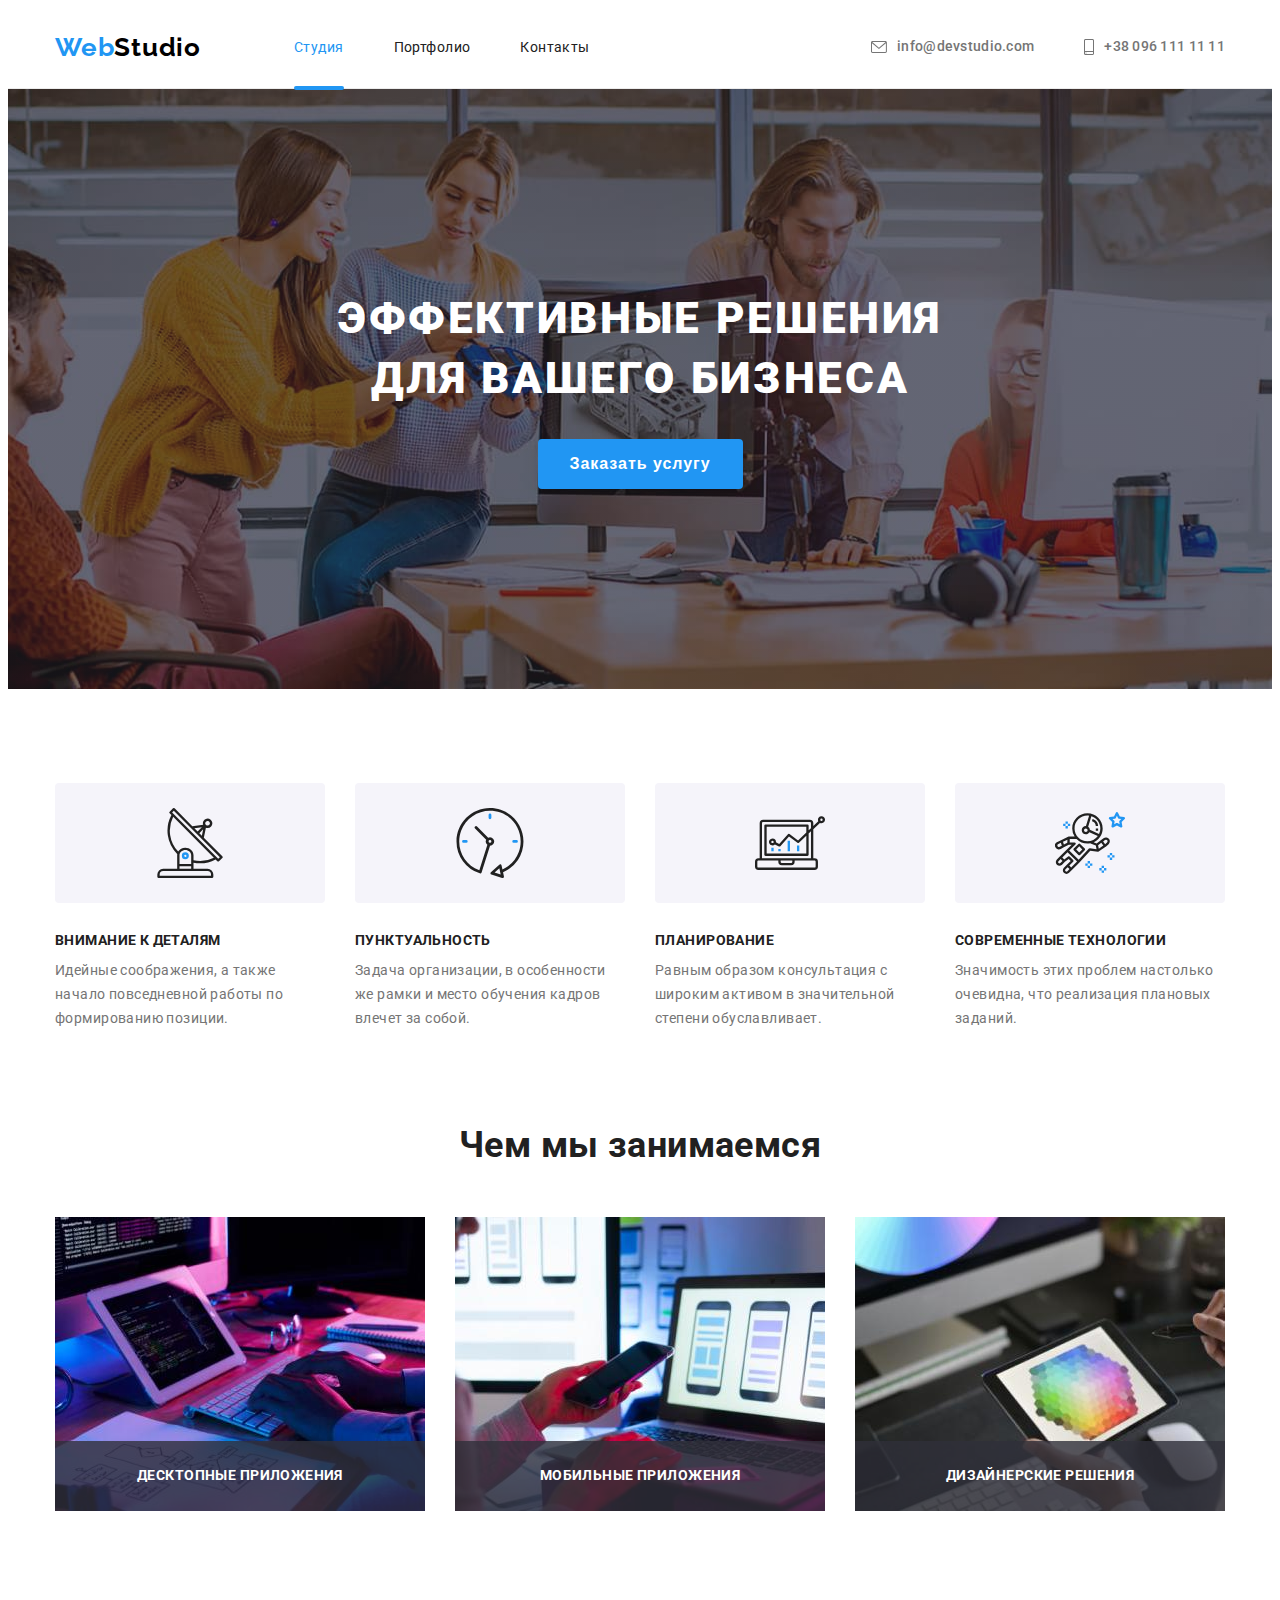
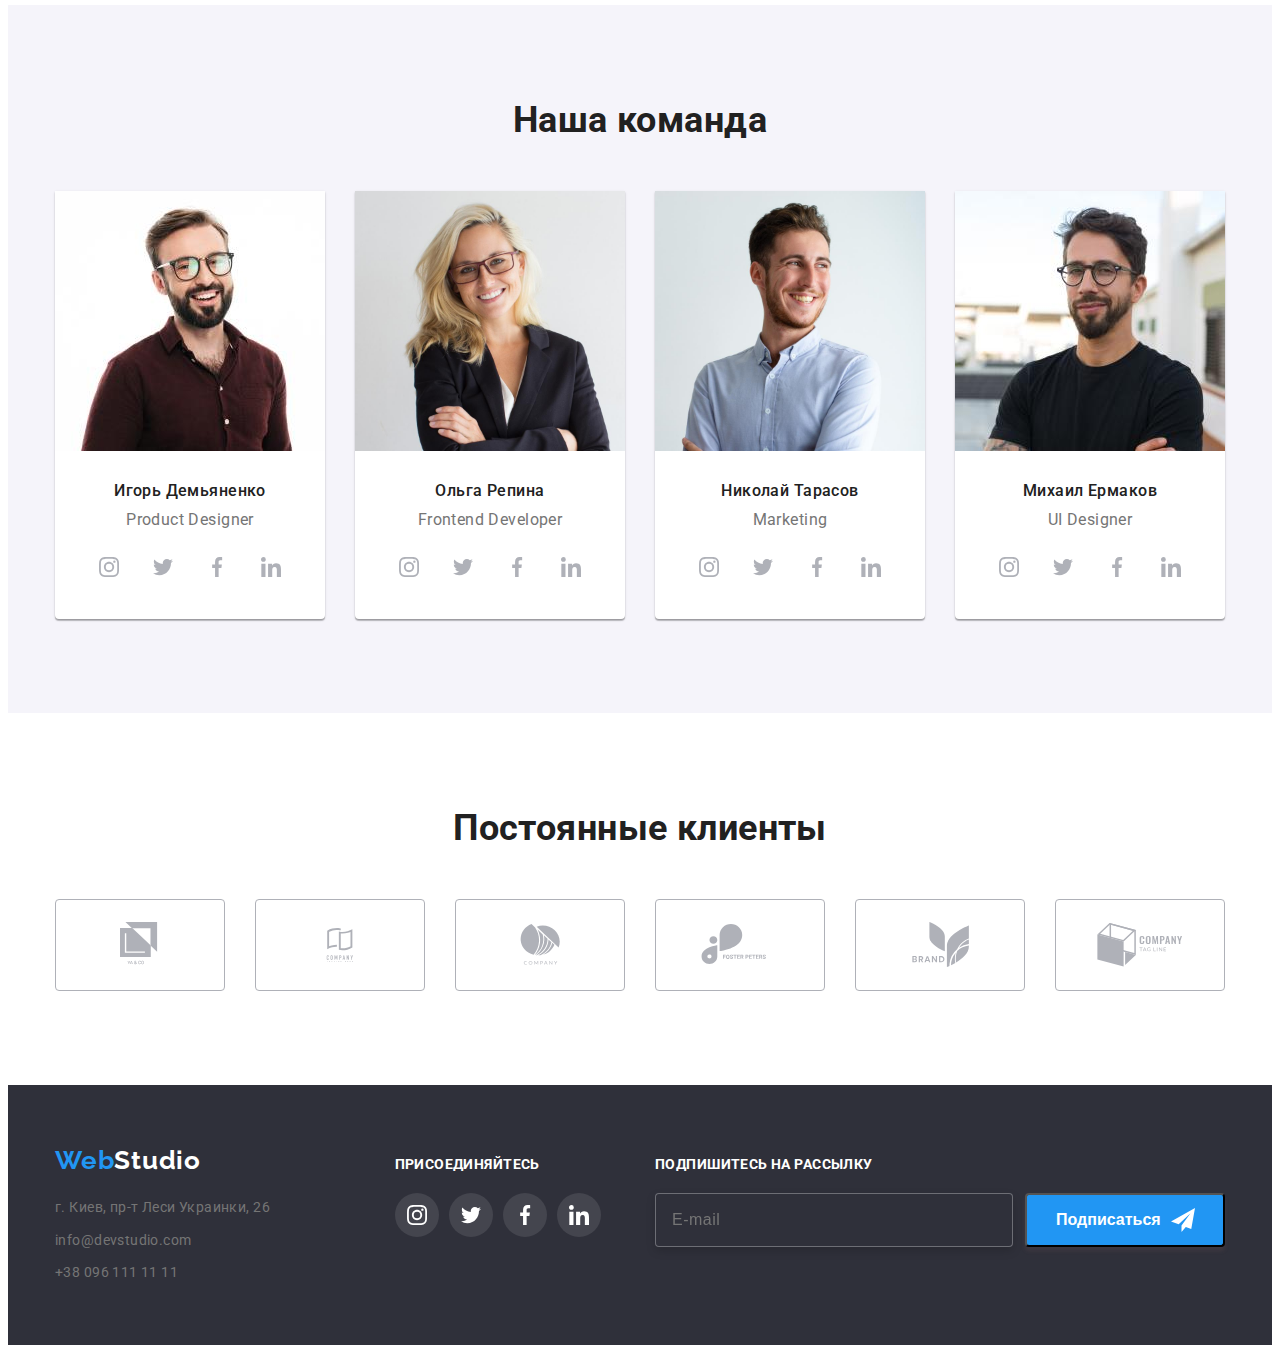
==== index.html @ ba1cd882 "+" ====
<!DOCTYPE html>
<html lang="ru">
  <head>
    <meta charset="UTF-8" />
    <meta http-equiv="X-UA-Compatible" content="IE=edge" />
    <meta name="viewport" content="width=device-width, initial-scale=1.0" />
    <title>Document</title>
    <link rel="preconnect" href="https://fonts.gstatic.com" />
    <link
      href="https://fonts.googleapis.com/css2?family=Raleway:wght@700&family=Roboto:wght@400;500;700;900&display=swap"
      rel="stylesheet"
    />
    <link
      rel="stylesheet"
      href="https://cdnjs.cloudflare.com/ajax/libs/modern-normalize/1.0.0/modern-normalize.css"
      integrity="sha512-Zx6MlUMKSVJoQ+83OwhdILe8cSEsCzfqThJd7J/VA2UrK6Ctj85p+xzqfyuNXE5B1k25uUdmJ2OzItbBy9GHAQ=="
      crossorigin="anonymous"
    />
    <link rel="stylesheet" href="./css/main.css" />
  </head>
  <body>
    <header class="page-header line">
      <div class="container">
        <nav class="nav">
          <a class="logo" href="./index.html"><span>Web</span>Studio</a>
          <ul class="menu list">
            <li class="menu-item">
              <a class="link nav-active" href="./index.html">Студия</a>
            </li>
            <li class="menu-item">
              <a class="link" href="./portfolio.html">Портфолио</a>
            </li>
            <li class="menu-item">
              <a class="link" href="#contacts">Контакты</a>
            </li>
          </ul>
        </nav>
        <ul class="list contacts">
          <li class="menu-item">
            <a class="link contacts-link" href="info@devstudio.com">
              <svg width="16px" height="12px" class="contacts-icon">
                <use href="./images/icons.svg#icon-mail"></use>
              </svg>
              info@devstudio.com
            </a>
          </li>
          <li class="menu-item">
            <a class="link contacts-link" href="+380961111111">
              <svg width="10px" height="16px" class="contacts-icon">
                <use href="./images/icons.svg#icon-smartphone"></use>
              </svg>
              +38 096 111 11 11
            </a>
          </li>
        </ul>
      </div>
    </header>
    <section class="dark-bg hero">
      <div class="container content-hero">
        <h1 class="title">Эффективные решения для вашего бизнеса</h1>
        <button class="button" type="button" data-modal-open>Заказать услугу</button>
      </div>
      <div class="backdrop is-hidden" data-modal>
        <div class="modal">
          <h2 class="title-form">Оставьте свои данные, мы вам перезвоним</h2>
          <form class="form">   
                     
            <div class="form-field">
              <label class="form-label" for="name">Имя</label>
              <svg width="18px" height="18px" class="form-icons">
                <use href="./images/icons.svg#icon-icon-name-user-form"></use>
              </svg>
              <input class="form-input" type="text" name="name" id="name">              
            </div>           

            <div class="form-field">
              <label class="form-label" for="tel">Телефон</label>
              <svg width="18px" height="18" class="form-icons">
                <use href="./images/icons.svg#icon-icon-tel-form"></use>
              </svg>
              <input class="form-input" type="tel" name="tel" id="tel">
            </div>

            <div class="form-field">
              <label class="form-label" for="email">Почта</label>
              <svg width="18" height="18" class="form-icons">
                <use href="./images/icons.svg#icon-icon-email-form"></use>
              </svg>
              <input class="form-input" type="email" name="email" id="email">
            </div>
            
            <label class="form-label" for="comment">Комментарий</label>
            <textarea name="comment" id="comment" rows="4" placeholder="Введите текст"></textarea>

            <div class="form-field">
              <input type="checkbox" name="contract" id="contract">
              <label for="contract">Соглашаюсь с рассылкой и принимаю <a class="contract" href="">Условия договора</a></label>
            </div>

            <button type="submit">Submit</button>
          </form>
            <button class="btn-modal-close" data-modal-close>
            <svg width="18px" height="18px" class="close-icon">
              <use href="./images/icons.svg#icon-modal-close"></use>
            </svg>
          </button>
        </div>
      </div>
    </section>
    <main>
      <section class="section advantages">
        <div class="container">
          <h2 class="visually-hidden">Наши преимущества</h2>
          <ul class="list flexbox advantages-list">
            <li class="advantages-item">
              <div class="advantages-pic">
                <svg width="70px" height="70px" class="advantages-icon">
                  <use href=./images/icons.svg#icon-antenna></use>
                </svg>
              </div>              
              <h3 class="advantages-title">Внимание к деталям</h3>
              <p>Идейные соображения, а также начало повседневной работы по формированию позиции.</p>
            </li>
            <li class="advantages-item">
              <div class="advantages-pic">
                <svg width="70px" height="70px" class="advantages-icon">
                  <use href=./images/icons.svg#icon-clock></use>
                </svg>
              </div>
              <h3 class="advantages-title">Пунктуальность</h3>
              <p>Задача организации, в особенности же рамки и место обучения кадров влечет за собой.</p>
            </li>
            <li class="advantages-item">
              <div class="advantages-pic">
                <svg width="70px" height="70px" class="advantages-icon">
                  <use href=./images/icons.svg#icon-diagram></use>
                </svg>
              </div>              
              <h3 class="advantages-title">Планирование</h3>
              <p>Равным образом консультация с широким активом в значительной степени обуславливает.</p>
            </li>
            <li class="advantages-item">
              <div class="advantages-pic">
                <svg width="70px" height="70px" class="advantages-icon">
                  <use href=./images/icons.svg#icon-astronaut></use>
                </svg>
              </div>
              <h3 class="advantages-title">Современные технологии</h3>
              <p>Значимость этих проблем настолько очевидна, что реализация плановых заданий.</p>
            </li>
          </ul>
        </div>
      </section>
      <section class="section we-do">
        <div class="container">
          <h2>Чем мы занимаемся</h2>
          <ul class="list flexbox">
            <li class="image-item">
              <div class="thumb-we-do">
                <img class="img-we-do" src="./images/pic1.jpg" alt="photo 1" width="370" />
                <p class="label-we-do">Десктопные приложения</p>
              </div>              
            </li>
            <li class="image-item">
              <div class="thumb-we-do">
                <img class="img-we-do" src="./images/pic2.jpg" alt="photo 2" width="370" />
                <p class="label-we-do">Мобильные приложения</p>
              </div>              
            </li>
            <li class="image-item">
              <div class="thumb-we-do">
                <img class="img-we-do" src="./images/pic3.jpg" alt="photo 3" width="370" />
                <p class="label-we-do">Дизайнерские решения</p>
              </div>              
            </li>
          </ul>
        </div>
      </section>
      <section id="team" class="section team">
        <div class="container">
          <h2>Наша команда</h2>
          <ul class="list flexbox">
            <li class="team-item">
              <img src="./images/ProductDesigner.jpg" alt="Product Designer" width="270" />
              <div class="team-info">
                <h3 class="team-item-name">Игорь Демьяненко</h3>
                <p class="team-item-position" lang="en">Product Designer</p>
                <ul class="list social-icons">
                  <li class="social-icons-item">
                    <a class="link social-icons-link" href="https://instagram.com">
                      <svg width="20px" height="20px" class="social-icons-svg">
                        <use href="./images/icons.svg#icon-instagram"></use>
                      </svg>
                    </a>
                  </li>
                  <li class="social-icons-item">
                    <a class="link social-icons-link" href="" target="_blank" rel="noopener noreferrer">
                      <svg width="20px" height="20px" class="social-icons-svg">
                        <use href="./images/icons.svg#icon-twitter"></use>
                      </svg>
                    </a>
                  </li>
                  <li class="social-icons-item">
                    <a class="link social-icons-link" href="" target="_blank" rel="noopener noreferrer">
                      <svg width="20px" height="20px" class="social-icons-svg">
                        <use href="./images/icons.svg#icon-facebook"></use>
                      </svg>
                    </a>
                  </li>
                  <li class="social-icons-item">
                    <a class="link social-icons-link" href="" target="_blank" rel="noopener noreferrer">
                      <svg width="20px" height="20px" class="social-icons-svg">
                        <use href="./images/icons.svg#icon-linkedin"></use>
                      </svg>
                    </a>
                  </li>
                </ul>
              </div>
            </li>
            <li class="team-item">
              <img src="./images/FrontendDeveloper.jpg" alt="Frontend Developer" width="270" />
              <div class="team-info">
                <h3 class="team-item-name">Ольга Репина</h3>
                <p class="team-item-position" lang="en">Frontend Developer</p>
                <ul class="list social-icons">
                  <li class="social-icons-item">
                    <a class="link social-icons-link" href="" target="_blank" rel="noopener noreferrer">
                      <svg width="20px" height="20px" class="social-icons-svg">
                        <use href="./images/icons.svg#icon-instagram"></use>
                      </svg>
                    </a>
                  </li>
                  <li class="social-icons-item">
                    <a class="link social-icons-link" href="" target="_blank" rel="noopener noreferrer">
                      <svg width="20px" height="20px" class="social-icons-svg">
                        <use href="./images/icons.svg#icon-twitter"></use>
                      </svg>
                    </a>
                  </li>
                  <li class="social-icons-item">
                    <a class="link social-icons-link" href="" target="_blank" rel="noopener noreferrer">
                      <svg width="20px" height="20px" class="social-icons-svg">
                        <use href="./images/icons.svg#icon-facebook"></use>
                      </svg>
                    </a>
                  </li>
                  <li class="social-icons-item">
                    <a class="link social-icons-link" href="" target="_blank" rel="noopener noreferrer">
                      <svg width="20px" height="20px" class="social-icons-svg">
                        <use href="./images/icons.svg#icon-linkedin"></use>
                      </svg>
                    </a>
                  </li>
                </ul>
              </div>
            </li>
            <li class="team-item">
              <img src="./images/Marketing.jpg" alt="Marketing" width="270" />
              <div class="team-info">
                <h3 class="team-item-name">Николай Тарасов</h3>
                <p class="team-item-position" lang="en">Marketing</p>
                <ul class="list social-icons">
                  <li class="social-icons-item">
                    <a class="link social-icons-link" href="https://instagram.com">
                      <svg width="20px" height="20px" class="social-icons-svg">
                        <use href="./images/icons.svg#icon-instagram"></use>
                      </svg>
                    </a>
                  </li>
                  <li class="social-icons-item">
                    <a class="link social-icons-link" href="" target="_blank" rel="noopener noreferrer">
                      <svg width="20px" height="20px" class="social-icons-svg">
                        <use href="./images/icons.svg#icon-twitter"></use>
                      </svg>
                    </a>
                  </li>
                  <li class="social-icons-item">
                    <a class="link social-icons-link" href="" target="_blank" rel="noopener noreferrer">
                      <svg width="20px" height="20px" class="social-icons-svg">
                        <use href="./images/icons.svg#icon-facebook"></use>
                      </svg>
                    </a>
                  </li>
                  <li class="social-icons-item">
                    <a class="link social-icons-link" href="" target="_blank" rel="noopener noreferrer">
                      <svg width="20px" height="20px" class="social-icons-svg">
                        <use href="./images/icons.svg#icon-linkedin"></use>
                      </svg>
                    </a>
                  </li>
                </ul>
              </div>
            </li>
            <li class="team-item">
              <img src="./images/UIDesigner.jpg" alt="UI Designer" width="270" />
              <div class="team-info">
                <h3 class="team-item-name">Михаил Ермаков</h3>
                <p class="team-item-position" lang="en">UI Designer</p>
                <ul class="list social-icons">
                  <li class="social-icons-item">
                    <a class="link social-icons-link" href="https://instagram.com" target="_blank" rel="noopener noreferrer">
                      <svg width="20px" height="20px" class="social-icons-svg">
                        <use href="./images/icons.svg#icon-instagram"></use>
                      </svg>
                    </a>
                  </li>
                  <li class="social-icons-item">
                    <a class="link social-icons-link" href="" target="_blank" rel="noopener noreferrer">
                      <svg width="20px" height="20px" class="social-icons-svg">
                        <use href="./images/icons.svg#icon-twitter"></use>
                      </svg>
                    </a>
                  </li>
                  <li class="social-icons-item">
                    <a class="link social-icons-link" href="" target="_blank" rel="noopener noreferrer">
                      <svg width="20px" height="20px" class="social-icons-svg">
                        <use href="./images/icons.svg#icon-facebook"></use>
                      </svg>
                    </a>
                  </li>
                  <li class="social-icons-item">
                    <a class="link social-icons-link" href="" target="_blank" rel="noopener noreferrer">
                      <svg width="20px" height="20px" class="social-icons-svg">
                        <use href="./images/icons.svg#icon-linkedin"></use>
                      </svg>
                    </a>
                  </li>
                </ul>
              </div>
            </li>
          </ul>
        </div>
      </section>
    </main>
    <section class="section">
      <div class="container">
        <h2>Постоянные клиенты</h2>
        <ul class="list list-client">
          <li class="client-item">          
            <a class="link client-link" href="">    
              <svg class="client-icon" width="41px" height="47px">
                <use href="./images/icons.svg#icon-logo1"></use>
              </svg>                
            </a>          
          </li>
          <li class="client-item">
            <a class="link client-link" href="">    
              <svg class="client-icon" width="38px" height="34px">
                <use href="./images/icons.svg#icon-logo2"></use>
              </svg>            
            </a>          
          </li>
          <li class="client-item">
            <a class="link client-link" href="">    
              <svg class="client-icon" width="43px" height="41px">
                <use href="./images/icons.svg#icon-logo3"></use>
              </svg>
            </a>          
          </li>
          <li class="client-item">
            <a class="link client-link" href="">    
              <svg class="client-icon" width="84px" height="41px">
                <use href="./images/icons.svg#icon-logo4"></use>
              </svg>
            </a>          
          </li>
          <li class="client-item">
            <a class="link client-link" href="">    
              <svg class="client-icon" width="63px" height="45px">
                <use href="./images/icons.svg#icon-logo5"></use>
              </svg>           
            </a>          
          </li>
          <li class="client-item">
            <a class="link client-link" href="">    
              <svg class="client-icon" width="94px" height="44px">
                <use href="./images/icons.svg#icon-logo6"></use>
              </svg>            
            </a>          
          </li>
        </ul>
      </div>      
    </section>
    <footer class="dark-bg footer">
      <div class="container footer-conctacts">
        <div class="left-contacts">
          <a class="logo" href="./index.html"><span>Web</span>Studio</a>
          <address class="address">
            <p>г. Киев, пр-т Леси Украинки, 26</p>
            <ul class="list">
              <li class="list-address"><a class="link" href="mailto:info@devstudio.com">info@devstudio.com</a></li>
              <li class="list-address"><a class="link" href="tel:+380961111111">+38 096 111 11 11</a></li>
            </ul>
          </address>
        </div>
        <div class="join">
          <h3 class="title-join">присоединяйтесь</h3>
          <ul class="list social-icons">
            <li class="social-icons-item">
              <a class="link social-icons-link" href="https://instagram.com">
                <svg width="20px" height="20px" class="social-icons-svg">
                  <use href="./images/icons.svg#icon-instagram"></use>
                </svg>
              </a>
            </li>
            <li class="social-icons-item">
              <a class="link social-icons-link" href="" target="_blank" rel="noopener noreferrer">
                <svg width="20px" height="20px" class="social-icons-svg">
                  <use href="./images/icons.svg#icon-twitter"></use>
                </svg>
              </a>
            </li>
            <li class="social-icons-item">
              <a class="link social-icons-link" href="" target="_blank" rel="noopener noreferrer">
                <svg width="20px" height="20px" class="social-icons-svg">
                  <use href="./images/icons.svg#icon-facebook"></use>
                </svg>
              </a>
            </li>
            <li class="social-icons-item">
              <a class="link social-icons-link" href="" target="_blank" rel="noopener noreferrer">
                <svg width="20px" height="20px" class="social-icons-svg">
                  <use href="./images/icons.svg#icon-linkedin"></use>
                </svg>
              </a>
            </li>
          </ul>
        </div>
        <form class="form-mailling">          
          <h3 class="title-mailling">Подпишитесь на рассылку</h3> 
          <div class="box-input">
            <label for="mailling"></label>
            <input id="mailling" name="client-email" type="email" class="input-mailling" placeholder="E-mail">
            <button class="btn-mailling" type="submit">Подписаться
              <svg  width="24px" height="24px" class="mailling-icon">
                <use href="./images/icons.svg#icon-icon-telegram"></use>
              </svg> 
            </button>
          </div>          
        </form> 
      </div>
         
              
    </footer>    
    <script src="./js/modal.js"></script>
  </body>
</html>
---- css/main.css ----
:root {
  --main-cl: #ffffff;
  --main-txt-cl: #757575;
  --title-cl: #212121;
  --accent-cl: #2196f3;
  --dark-bg-cl: #2f303a;
  --team-button-bg: #f5f4fa;
  --footer-link-cl: color rgba(255, 255, 255, 0.6);
  --icon-color: #afb1b8;
  --line-cl: #ececec;
  --overlay-bg: rgba(33, 150, 243, 0.9);
  --modal-bg: rgba(0, 0, 0, 0.2);

  --main-font: 'Roboto', sans-serif;
  --logo-font: 'Raleway', sans-serif;
}
/*
text nav color, title text body: #212121;
text contacts nav color, text body : #757575;
text dark block, button dark block, hover button txt, address: color: #FFFFFF;
accent color: #2196F3;
background dark color: #2F303A;
team-block color, background button: #F5F4FA;
*/

html {
  box-sizing: border-box;
}

*,
*::before,
*::after {
  box-sizing: inherit;
}

h1,
h2,
h3,
p {
  margin-top: 0;
}

P {
  margin-bottom: 0;
}

h2 {
  font-weight: 700;
  font-size: 36px;
  line-height: 1.17;
  text-align: center;
}

h3 {
  margin-bottom: 10px;
}

img {
  display: block;
  height: auto;
}

/*убираем маркировку списка*/
.list {
  list-style: none;
  margin: 0;
  padding: 0;
}

body {
  font-family: var(--main-font);
  font-style: normal;
  font-weight: normal;
  font-size: 14px;
  line-height: 1.71;
  letter-spacing: 0.03em;
  color: var(--main-txt-cl);
}

.container {
  width: 1200px;
  padding-left: 15px;
  padding-right: 15px;
  margin-left: auto;
  margin-right: auto;
}

.page-header .container {
  display: flex;
  align-items: center;
  padding-top: 24px;
  padding-bottom: 25px;
  justify-content: space-between;
}

.line {
  display: flex;
  flex-direction: column;
}

.line::after {
  content: '';
  display: block;
  height: 1px;
  background-color: var(--line-cl);
}

.nav {
  display: flex;
}

.menu {
  display: flex;
  align-items: center;
  margin-right: auto;
}

.contacts {
  display: flex;
  flex-direction: row;
}

.menu .menu-item:not(:last-child) {
  margin-right: 50px;
}

.contacts .menu-item:not(:first-child) {
  margin-left: 50px;
}
.contacts-link {
  display: flex;
  align-items: center;
  font-weight: 500;
  line-height: 1.14;
  letter-spacing: 0.02em;
}

.contacts-icon {
  fill: currentColor;
  margin-right: 10px;
}

.nav > .logo {
  margin-right: 93px;
}

.link {
  color: var(--title-cl);
  text-decoration: none; /*убираем подчеркивание ссылок*/
  transition: color 250ms cubic-bezier(0.4, 0, 0.2, 1);
}

.nav-active {
  display: flex;
  color: var(--accent-cl);
  flex-direction: column;
  justify-content: space-between;

  position: relative;
}

.nav-active::after {
  content: '';
  display: block;
  width: 100%;
  height: 4px;
  background: var(--accent-cl);
  border-radius: 2px;
  position: absolute;
  top: 50px;
}

.contacts .link {
  color: var(--main-txt-cl);
}

.logo {
  font-family: var(--logo-font);
  font-weight: 700;
  font-size: 26px;
  line-height: 1.19;
  letter-spacing: 0.03em;
  color: black;
  text-decoration: none;

  display: block;
}

span {
  color: var(--accent-cl);
}

.section {
  padding-top: 94px;
  padding-bottom: 94px;
}

.dark-bg {
  display: flex;
  justify-content: space-between;
  background-color: var(--dark-bg-cl);
  line-height: 1.7;
}

.hero {
  background-image: linear-gradient(to right, rgba(47, 48, 58, 0.4), rgba(47, 48, 58, 0.4)), url(../images/bg-img.jpg);
  background-repeat: no-repeat;
  background-position: 50% 50%;
  background-size: 1600px 600px;
}

.content-hero {
  padding-top: 200px;
  padding-bottom: 200px;
}

.title {
  font-weight: 900;
  font-size: 44px;
  line-height: 1.36;
  text-align: center;
  letter-spacing: 0.06em;
  text-transform: uppercase;
  color: var(--main-cl);
  margin-left: auto;
  margin-right: auto;
  margin-bottom: 30px;
  max-width: 696px;
}

.button {
  display: block;
  min-width: 200px;
  min-height: 50px;
  background-color: var(--accent-cl);
  color: var(--main-cl);
  font-weight: 700;
  font-size: 16px;
  line-height: 1.88;
  text-align: center;
  letter-spacing: 0.06em;
  cursor: pointer;
  border: none;
  border-radius: 4px;
  box-shadow: 0px 4px 4px rgba(0, 0, 0, 0.15);

  padding: 10px 32px;

  margin-left: auto;
  margin-right: auto;

  transition: box-shadow 250ms cubic-bezier(0.4, 0, 0.2, 1);
}

.content-hero .button:hover,
.content-hero .button:focus {
  box-shadow: 0px 3px 1px rgba(0, 0, 0, 0.1), 0px 1px 2px rgba(0, 0, 0, 0.08), 0px 2px 2px rgba(0, 0, 0, 0.12);
}

.backdrop {
  position: fixed;
  top: 0;
  left: 0;
  width: 100%;
  height: 100%;
  background-color: var(--modal-bg);
  z-index: 1;
  opacity: 1;
  transition: opacity 250ms cubic-bezier(0.4, 0, 0.2, 1);
}

.backdrop.is-hidden {
  opacity: 0;
  visibility: hidden;
  pointer-events: none;
}

.backdrop.is-hidden .modal {
  transform: translate(-50%, -50%) scale(0.9);
}

.modal {
  position: absolute;
  top: 50%;
  left: 50%;
  transform: translate(-50%, -50%) scale(1);

  width: 528px;
  height: 581px;
  background-color: var(--main-cl);
  box-shadow: 0px 1px 3px rgba(0, 0, 0, 0.12), 0px 1px 1px rgba(0, 0, 0, 0.14), 0px 2px 1px rgba(0, 0, 0, 0.2);
  border-radius: 4px;

  transition: transform 250ms cubic-bezier(0.4, 0, 0.2, 1), visibility 250ms cubic-bezier(0.4, 0, 0.2, 1);
}

.title-form {
  font-size: 20px;
  line-height: 1.15;
  text-align: center;
  letter-spacing: 0.03em;

  margin-top: 40px;
  margin-bottom: 0px;
}

.form {
  display: flex;
  flex-direction: column;
  margin: 12px 40px 40px 40px;
}

.form-field {
  position: relative;
  margin-bottom: 10px;
}

.form-label {
  display: inline-block;
  font-size: 12px;
  line-height: 1.17;
  letter-spacing: 0.01em;
  margin-bottom: 4px;
}

.form-input {
  width: 100%;
  height: 40px;
  border: 1px solid rgba(33, 33, 33, 0.2);
  border-radius: 4px;
}

.form-icons {
  position: absolute;
  display: inline-block;
  top: 0;
  left: 0;
  transform: translateY();
}

.form-input:hover ~ .form-icons {
  fill: var(--accent-cl);
}

.contract {
  color: var(--accent-cl);
}

.btn-modal-close {
  position: absolute;
  top: 8px;
  right: 8px;
  width: 30px;
  height: 30px;

  background-color: var(--main-cl);
  border: 1px solid rgba(0, 0, 0, 0.1);
  border-radius: 50%;
}

.btn-modal-close:hover,
.btn-modal-close:focus {
  cursor: pointer;
  fill: var(--accent-cl);
}

.close-icon {
  position: absolute;
  top: 50%;
  left: 50%;
  transform: translate(-50%, -50%);
}

/*класс, скрывающий элементы*/
.visually-hidden {
  position: absolute !important;
  clip: rect(1px 1px 1px 1px);
  clip: rect(1px, 1px, 1px, 1px);
  padding: 0 !important;
  border: 0 !important;
  height: 1px !important;
  width: 1px !important;
  overflow: hidden;
}

h2,
h3 {
  color: var(--title-cl);
}

h2 {
  margin-bottom: 50px;
}

.flexbox {
  display: flex;
}

.advantages-pic {
  display: flex;
  justify-content: center;
  align-items: center;
  background-color: var(--team-button-bg);
  border-radius: 4px;
  width: 270px;
  height: 120px;
  margin-bottom: 30px;
}

.advantages-item {
  flex-basis: calc((100% - 4 * 30px) / 4);
}

.advantages-item:not(:last-child) {
  margin-right: 30px;
}

.advantages-title {
  font-size: 14px;
  line-height: 1.14;
  text-transform: uppercase;
  margin-bottom: 10px;
}

.we-do {
  padding-top: 0;
}

.image-item:not(:last-child) {
  margin-right: 30px;
}

.image-item {
  flex-basis: calc((100% - 90px) / 3);
}

.thumb-we-do {
  position: relative;
}

.label-we-do {
  position: absolute;
  bottom: 0;
  width: 370px;
  height: 70px;
  color: var(--main-cl);
  font-weight: 700;
  font-size: 14px;
  line-height: 1.14;
  text-align: center;
  letter-spacing: 0.03em;
  text-transform: uppercase;
  background: rgba(47, 48, 58, 0.8);

  padding-top: 27px;
  padding-bottom: 27px;
}

#team {
  background-color: var(--team-button-bg);
}

.team-info {
  padding-top: 30px;
  padding-bottom: 30px;
}
.team-item {
  flex-basis: calc((100% - 4 * 30px) / 4);
  text-align: center;
  width: calc(100% / 12 * 3);
  box-shadow: 0px 1px 3px rgba(0, 0, 0, 0.12), 0px 1px 1px rgba(0, 0, 0, 0.14), 0px 2px 1px rgba(0, 0, 0, 0.2);
  border-radius: 0px 0px 4px 4px;
  background-color: var(--main-cl);
}

.team-item:not(:last-child) {
  margin-right: 30px;
}

.team-item-name {
  font-weight: 500;
  font-size: 16px;
  line-height: 1.19;
}

.team-item-position {
  font-size: 16px;
  line-height: 1.19;
  color: var(--main-txt-cl);
  margin-bottom: 16px;
}

.social-icons-item {
  width: 44px;
  height: 44px;
}

.social-icons-link {
  display: flex;
  width: 100%;
  height: 100%;
  border-radius: 50%;
  background-color: var(--main-cl);
  color: var(--icon-color);
  justify-content: center;
  align-items: center;
  transition: background-color 250ms cubic-bezier(0.4, 0, 0.2, 1), color 250ms cubic-bezier(0.4, 0, 0.2, 1);
}

.team .social-icons-link:hover,
.team .social-icons-link:focus {
  background-color: var(--accent-cl);
  color: var(--main-cl);
}

.social-icons-svg {
  fill: currentColor;
}

.list-client {
  display: flex;
  justify-content: center;
  align-items: center;
}

.client-item {
  width: 170px;
  height: 92px;
}

.client-item:not(:last-child) {
  margin-right: 30px;
}

.client-link {
  display: flex;
  justify-content: center;
  align-items: center;
  height: 100%;
  border: 1px solid #afb1b8;
  box-sizing: border-box;
  border-radius: 4px;
  color: var(--icon-color);
  transition: border-color 250ms cubic-bezier(0.4, 0, 0.2, 1), color 250ms cubic-bezier(0.4, 0, 0.2, 1);
}

.client-link:hover,
.client-link:focus {
  color: var(--accent-cl);
  border-color: var(--accent-cl);
}

.client-icon {
  fill: currentColor;
}

footer link {
  color: var(--footer-link-cl);
}

footer .logo {
  color: var(--main-cl);
}

/*убираем курсив в футере, путем наследования стилей от родителя*/
.address {
  font-style: inherit;
}

.address .link {
  color: var(--footer-link-cl);
}

.footer {
  padding-top: 60px;
  padding-bottom: 60px;
}

.footer .logo {
  margin-bottom: 20px;
}

.address p {
  margin-bottom: 9px;
}

.list-address:not(:last-child) {
  margin-bottom: 9px;
}

.footer-conctacts {
  display: flex;
  align-items: baseline;
  justify-content: space-between;
}

.link:hover,
.link:focus {
  color: var(--accent-cl);
}

.join {
  margin-left: 70px;
}

.title-join {
  font-weight: 700;
  font-size: 14px;
  line-height: 1.14;
  letter-spacing: 0.03em;
  text-transform: uppercase;
  color: var(--main-cl);
  margin-bottom: 20px;
}

.join .social-icons {
  display: flex;
  justify-content: center;
  align-items: center;
}

.join .social-icons-link {
  background-color: rgba(255, 255, 255, 0.1);
  color: var(--main-cl);
  transition: background-color 250ms cubic-bezier(0.4, 0, 0.2, 1);
}

.join .social-icons-link:hover,
.join .social-icons-link:focus {
  background-color: var(--accent-cl);
}

.filter-btn {
  background-color: var(--team-button-bg);
  font-weight: 500;
  font-size: 16px;
  line-height: 1.63;
  text-align: center;
  letter-spacing: 0.03em;
  color: var(--title-cl);
  cursor: pointer;
  border-radius: 4px;
  border-color: transparent;
  padding: 6px 22px;

  transition: background-color 250ms cubic-bezier(0.4, 0, 0.2, 1), color 250ms cubic-bezier(0.4, 0, 0.2, 1),
    box-shadow 250ms cubic-bezier(0.4, 0, 0.2, 1);
}

.filter-btn:hover,
.filter-btn:focus,
.btn-active:hover,
.btn-active:focus {
  background-color: var(--accent-cl);
  color: var(--main-cl);
  box-shadow: 0px 3px 1px rgba(0, 0, 0, 0.1), 0px 1px 2px rgba(0, 0, 0, 0.08), 0px 2px 2px rgba(0, 0, 0, 0.12);
}

.filter {
  display: flex;
  align-items: center;
  justify-content: center;
  margin-bottom: 50px;
}

.filter-item:not(:last-child) {
  margin-right: 8px;
}

.filter .active {
  color: var(--main-cl);
  background-color: var(--accent-cl);
}

.about {
  border-left: 1px solid #eeeeee;
  border-right: 1px solid #eeeeee;
  border-bottom: 1px solid #eeeeee;
  padding: 20px 24px;
}

.about-title {
  color: var(--title-cl);
  font-weight: 700;
  font-size: 18px;
  line-height: 2;
  letter-spacing: 0.06em;
  margin-bottom: 4px;
  text-align: left;
}

.btn-active {
  background-color: var(--accent-cl);
  color: var(--main-cl);
  transition: background-color 250ms cubic-bezier(0.4, 0, 0.2, 1), color 250ms cubic-bezier(0.4, 0, 0.2, 1),
    box-shadow 250ms cubic-bezier(0.4, 0, 0.2, 1);
}

.portfolio {
  display: flex;
  flex-wrap: wrap;
  justify-content: space-between;
  padding: 0;
  margin: 0;
}

.portfolio-item {
  flex-basis: calc((100% - 3 * 30px) / 3);
  margin-right: 30px;
  margin-bottom: 30px;
}

.portfolio-item:nth-child(3n) {
  margin-right: 0;
}

.portfolio-item:nth-last-child(-n + 3) {
  margin-bottom: 0;
}

.portfolio-link {
  display: block;
  text-decoration: none;
  transition: box-shadow 250ms cubic-bezier(0.4, 0, 0.2, 1);
}

.portfolio-text {
  font-size: 16px;
  line-height: 1.88;
  letter-spacing: 0.03em;
  color: var(--main-txt-cl);
}

.box {
  position: relative;
  overflow: hidden;
}

.portfolio-overlay {
  color: var(--main-cl);
  background: var(--overlay-bg);
  font-size: 18px;
  line-height: 1.56;
  letter-spacing: 0.03em;
  width: 100%;
  height: 100%;
  position: absolute;
  top: 0;
  left: 0;
  opacity: 0;

  padding: 63px 24px;

  transform: translateY(100%);
  transition: transform 250ms cubic-bezier(0.4, 0, 0.2, 1), opacity 250ms cubic-bezier(0.4, 0, 0.2, 1);
}

.portfolio-link:hover .portfolio-overlay,
.portfolio-link:focus .portfolio-overlay {
  opacity: 1;
  transform: translateY(0);
}

.portfolio-link:hover,
.portfolio-link:focus {
  box-shadow: 0px 1px 1px rgba(0, 0, 0, 0.12), 0px 4px 4px rgba(0, 0, 0, 0.06), 1px 4px 6px rgba(0, 0, 0, 0.16);
}

.social-icons {
  display: flex;
  justify-content: center;
}

.social-icons-item:not(:last-child) {
  margin-right: 10px;
}

.title-mailling {
  display: inline-block;
  width: 100%;
  text-align: left;
  font-weight: 700;
  font-size: 14px;
  line-height: 1.14;
  letter-spacing: 0.03em;
  text-transform: uppercase;
  color: var(--main-cl);
  margin-bottom: 20px;
}

.box-input {
  display: flex;
  justify-content: flex-end;
}

.input-mailling {
  display: inline-block;
  width: 358px;

  font-size: 16px;
  line-height: 1.25;
  align-items: center;
  letter-spacing: 0.03em;
  color: rgba(--footer-link-cl);
  background-color: var(--dark-bg-cl);
  border: 1px solid rgba(255, 255, 255, 0.3);
  filter: drop-shadow(0px 4px 4px rgba(0, 0, 0, 0.15));
  border-radius: 4px;

  margin: 0;
  padding-left: 16px;
}

.input-mailling:not(:placeholder-shown) {
  color: var(--main-cl);
}

.btn-mailling {
  display: flex;
  align-items: center;
  min-width: 200px;
  font-weight: 700;
  font-size: 16px;
  line-height: 1.88;

  background-color: var(--accent-cl);
  color: var(--main-cl);
  box-shadow: 0px 4px 4px rgba(146, 104, 104, 0.15);
  border-radius: 4px;

  padding: 10px 28px 10px 29px;
  margin-left: 12px;
}

.mailling-icon {
  display: block;
  fill: var(--main-cl);
  margin-left: 10px;
}
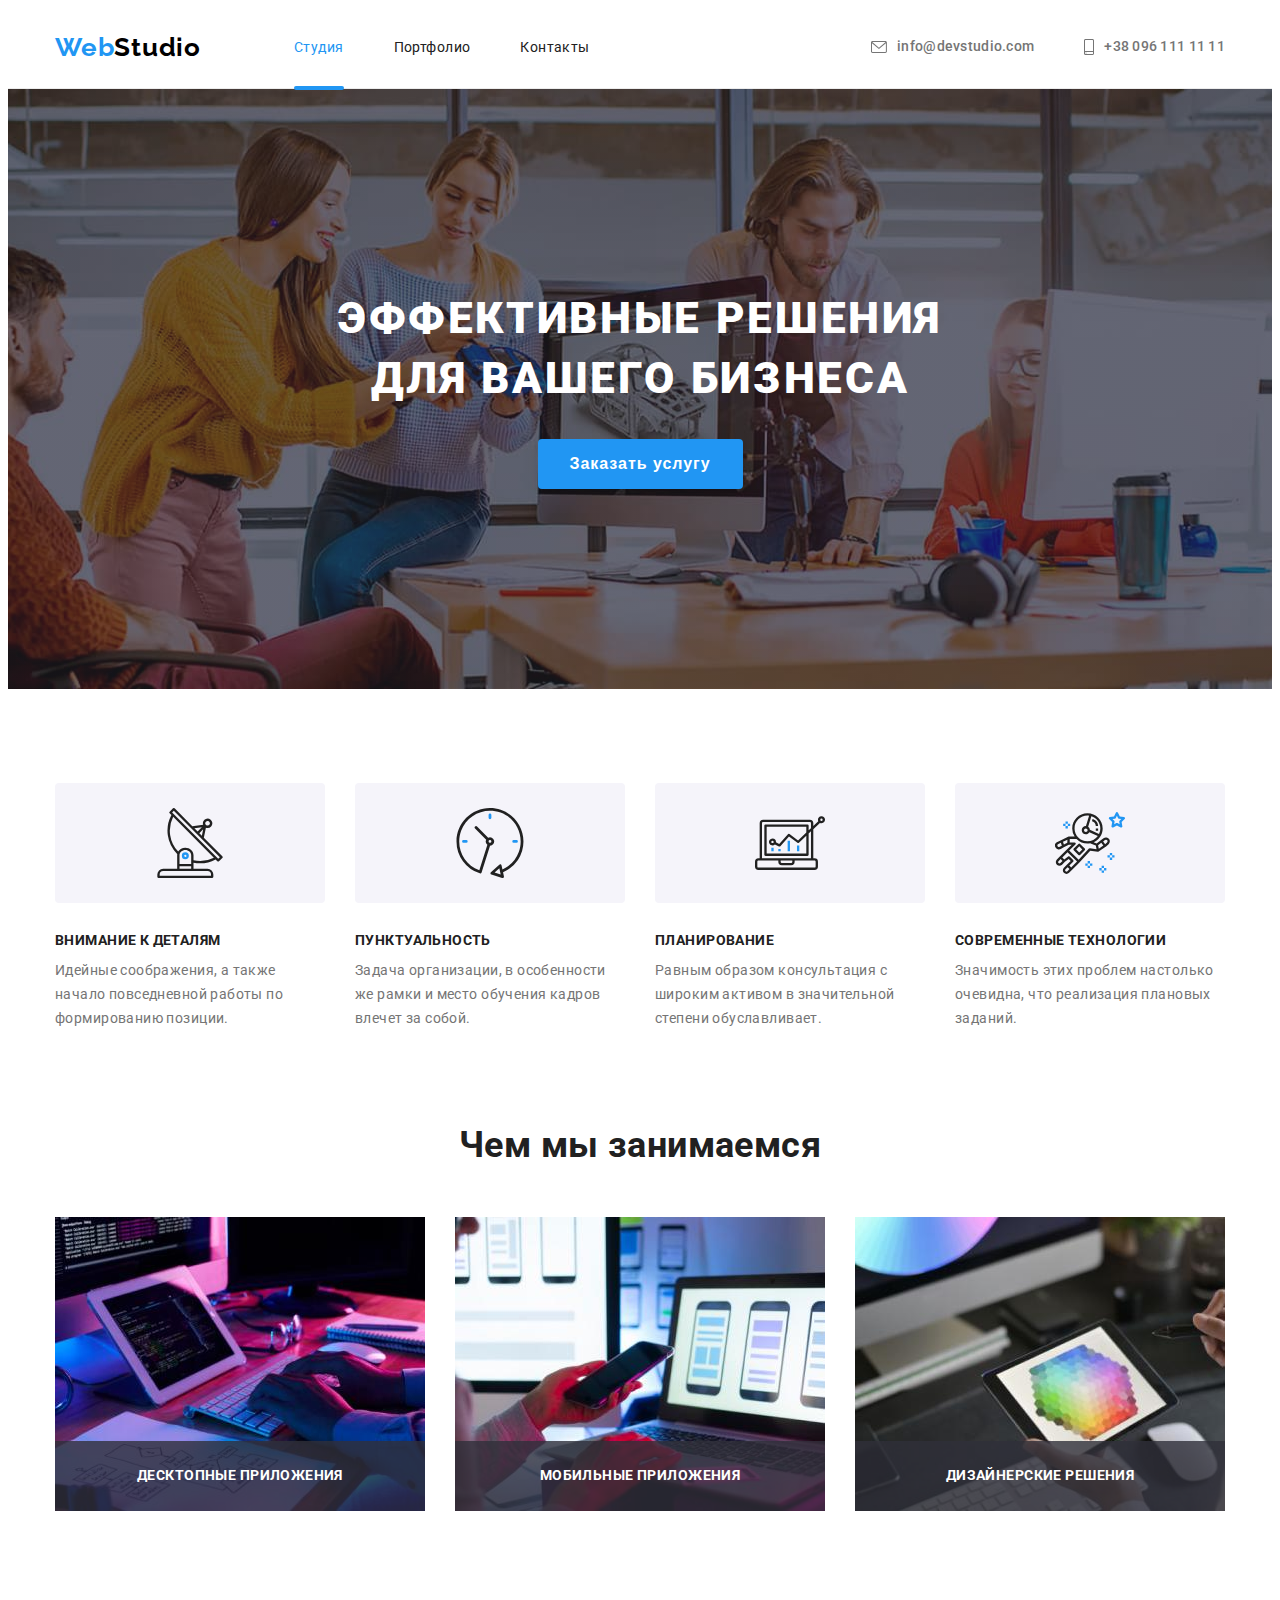
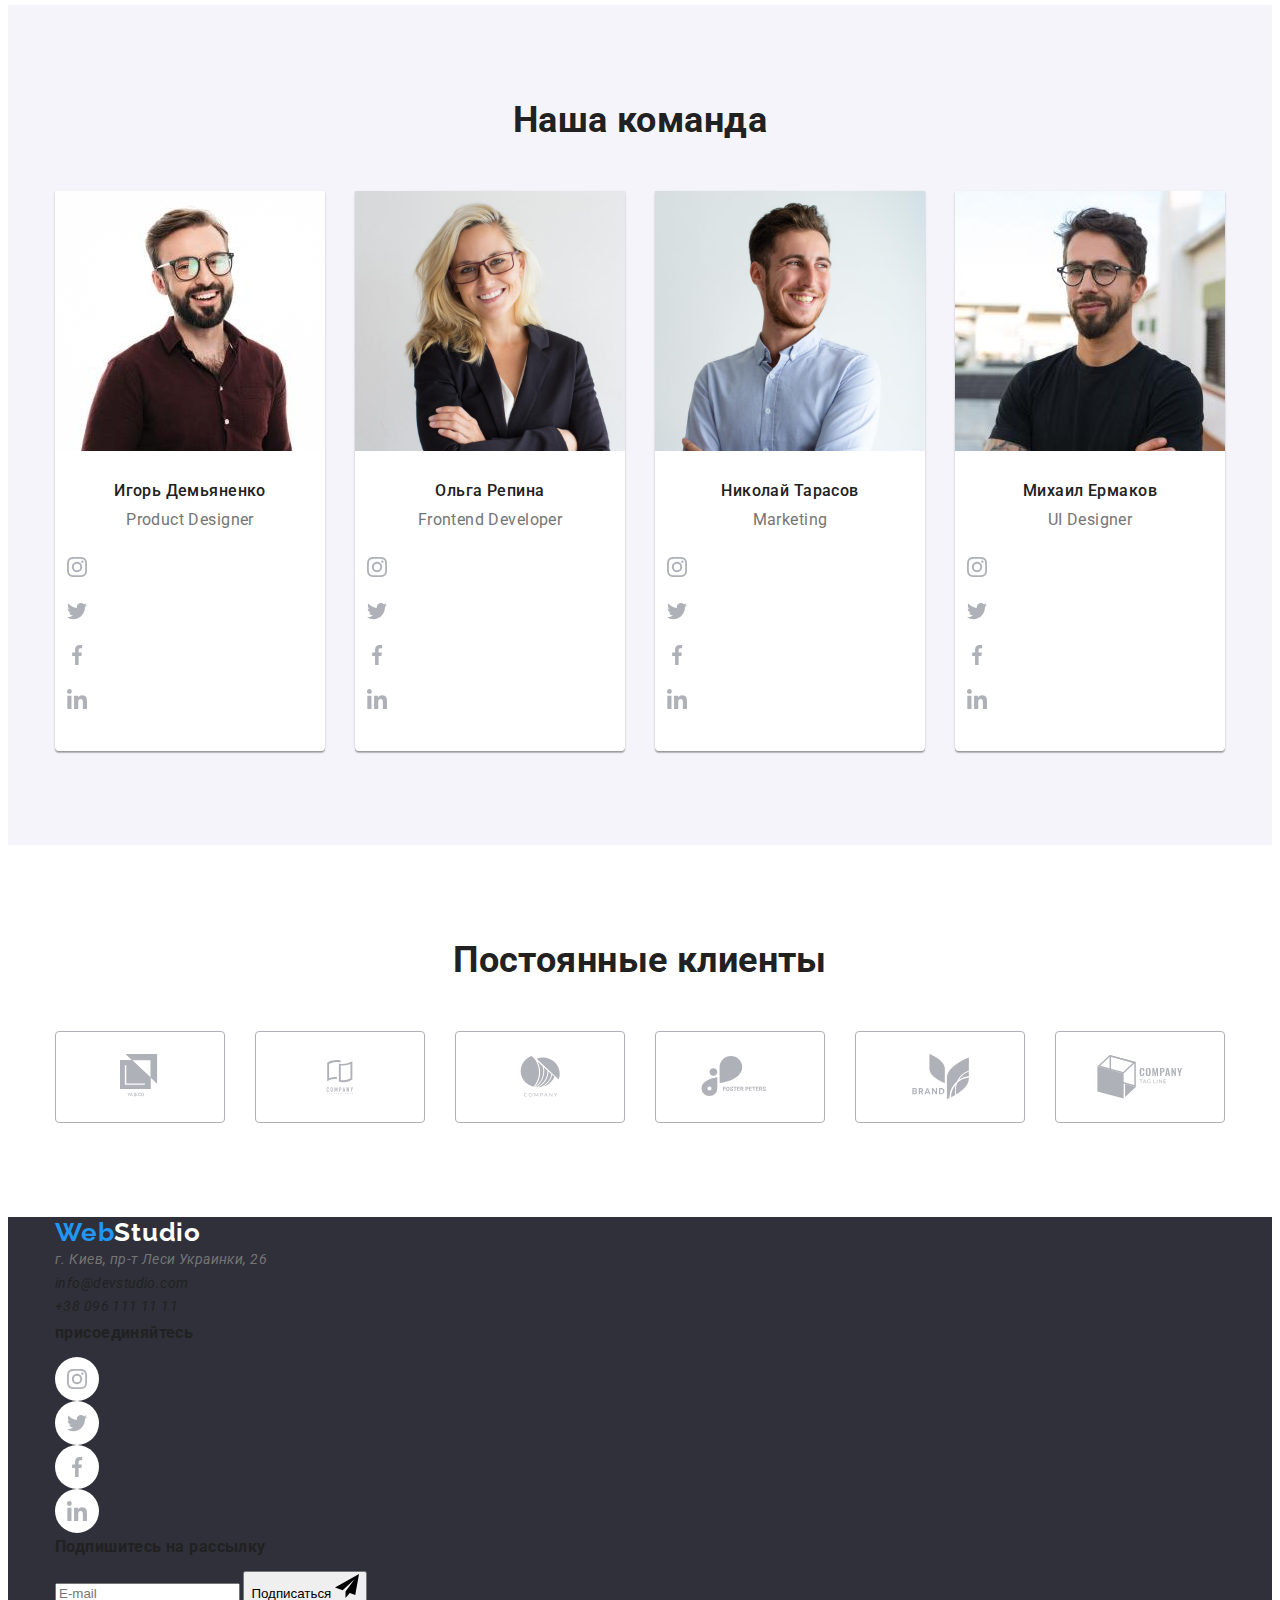
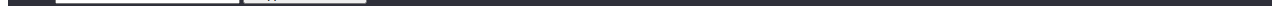
==== commit c73fa760: "стилизация" ====
--- a/index.html
+++ b/index.html
@@ -70,7 +70,7 @@
               <svg width="18px" height="18px" class="form-icons">
                 <use href="./images/icons.svg#icon-icon-name-user-form"></use>
               </svg>
-              <input class="form-input" type="text" name="name" id="name">              
+              <input class="form-input" type="text" name="name" id="name" pattern="[A-Za-zА-Яа-яЁё]+$" required>              
             </div>           
 
             <div class="form-field">
@@ -78,7 +78,7 @@
               <svg width="18px" height="18" class="form-icons">
                 <use href="./images/icons.svg#icon-icon-tel-form"></use>
               </svg>
-              <input class="form-input" type="tel" name="tel" id="tel">
+              <input class="form-input" type="tel" name="tel" id="tel" pattern="[0-9]{10}" required>
             </div>
 
             <div class="form-field">
@@ -86,18 +86,29 @@
               <svg width="18" height="18" class="form-icons">
                 <use href="./images/icons.svg#icon-icon-email-form"></use>
               </svg>
-              <input class="form-input" type="email" name="email" id="email">
+              <input class="form-input" type="email" name="email" id="email" required>
             </div>
             
-            <label class="form-label" for="comment">Комментарий</label>
-            <textarea name="comment" id="comment" rows="4" placeholder="Введите текст"></textarea>
+            <div class="form-comment">
+              <label class="form-label" for="comment">Комментарий</label>
+              <textarea class="comment" name="comment" id="comment" rows="4" placeholder="Введите текст" required></textarea>
+            </div>
+            
+    
+              <input 
+              type="checkbox" 
+              name="agreement" 
+              id="agreement" 
+              class="checkbox visually-hidden" 
+              required>
+              <label 
+              for="agreement"
+              class="checkbox-label">Соглашаюсь с рассылкой и принимаю 
+              <a class="agreement" href="#">Условия договора</a>
+            </label>
+            
 
-            <div class="form-field">
-              <input type="checkbox" name="contract" id="contract">
-              <label for="contract">Соглашаюсь с рассылкой и принимаю <a class="contract" href="">Условия договора</a></label>
-            </div>
-
-            <button type="submit">Submit</button>
+            <button class="button" type="submit">Отправить</button>
           </form>
             <button class="btn-modal-close" data-modal-close>
             <svg width="18px" height="18px" class="close-icon">
@@ -430,7 +441,7 @@
           <h3 class="title-mailling">Подпишитесь на рассылку</h3> 
           <div class="box-input">
             <label for="mailling"></label>
-            <input id="mailling" name="client-email" type="email" class="input-mailling" placeholder="E-mail">
+            <input id="mailling" name="email-mailling" type="email" class="input-mailling"  placeholder="E-mail">
             <button class="btn-mailling" type="submit">Подписаться
               <svg  width="24px" height="24px" class="mailling-icon">
                 <use href="./images/icons.svg#icon-icon-telegram"></use>
--- a/css/main.css
+++ b/css/main.css
@@ -10,6 +10,8 @@
   --line-cl: #ececec;
   --overlay-bg: rgba(33, 150, 243, 0.9);
   --modal-bg: rgba(0, 0, 0, 0.2);
+  --border-form: rgba(33, 33, 33, 0.2);
+  --placeholder-color: rgba(117, 117, 117, 0.5);
 
   --main-font: 'Roboto', sans-serif;
   --logo-font: 'Raleway', sans-serif;
@@ -295,12 +297,14 @@
 }
 
 .title-form {
+  display: block;
   font-size: 20px;
   line-height: 1.15;
   text-align: center;
   letter-spacing: 0.03em;
-
   margin-top: 40px;
+  margin-right: 39px;
+  margin-left: 41px;
   margin-bottom: 0px;
 }
 
@@ -315,55 +319,142 @@
   margin-bottom: 10px;
 }
 
+.form-comment {
+  margin-bottom: 20px;
+}
+
+/*
+.comment {
+  height: 120px;
+}
+*/
+.comment {
+  resize: none;
+}
+
+.comment:placeholder-shown {
+  font-size: 12px;
+  line-height: 1.17;
+  letter-spacing: 0.01em;
+
+  color: var(--placeholder-color);
+
+  padding-top: 12px;
+  padding-left: 16px;
+}
+
+.comment:not(:placeholder-shown) {
+  font-size: 12px;
+  line-height: 1.17;
+  letter-spacing: 0.01em;
+
+  color: var(--main-txt-cl);
+
+  padding-top: 12px;
+  padding-left: 16px;
+}
+
 .form-label {
-  display: inline-block;
+  display: block;
   font-size: 12px;
   line-height: 1.17;
   letter-spacing: 0.01em;
   margin-bottom: 4px;
 }
+.comment {
+  display: block;
+  width: 100%;
+  height: 120px;
+}
 
 .form-input {
+  display: block;
   width: 100%;
   height: 40px;
   border: 1px solid rgba(33, 33, 33, 0.2);
   border-radius: 4px;
+  padding-left: 42px;
+}
+
+.form-input:-webkit-autofill,
+.form-input:-webkit-autofill:hover,
+.form-input:-webkit-autofill:focus {
+  -webkit-text-fill-color: var(--main-txt-cl);
+  -webkit-box-shadow: 0 0 0px 1000px var(--main-cl) inset;
+}
+
+.form-input:focus,
+.comment:focus{
+  outline-style:none;
+  border: 1px solid var(--accent-cl);
+  border-radius: 4px;
+}
+
+.form-field:focus-within > .form-icons {
+  fill: var(--accent-cl);
 }
 
 .form-icons {
   position: absolute;
   display: inline-block;
-  top: 0;
-  left: 0;
-  transform: translateY();
-}
-
-.form-input:hover ~ .form-icons {
-  fill: var(--accent-cl);
-}
-
-.contract {
-  color: var(--accent-cl);
+  top: 29px;
+  left: 12px;
+}
+
+.comment {
+  border-color: var(--border-form);
+  border-radius: 4px;
+}
+
+.checkbox-label{
+  display: block;
+  text-align: center;
+}
+
+.checkbox-label::before {
+  content: '';
+  display: inline-block;
+  width: 16px;
+  height: 16px;
+  border: 1px solid var(--icon-color);
+  border-radius: 3px;
+  margin-right: 8px;
+}
+
+.checkbox:checked + .checkbox-label::before{
+  background-image: url(/images/icon-vector-checkbox.svg);
+  background-repeat: no-repeat;
+  background-position: center;
+  background-size: contain;
+  background-color: var(--accent-cl);
+  border-color: var(--accent-cl);
+  margin-right: 8px;
+}
+
+.agreement{
+  color:var(--accent-cl);
+}
+
+.form > .button {
+  margin-top: 30px;
 }
 
 .btn-modal-close {
   position: absolute;
+
   top: 8px;
   right: 8px;
   width: 30px;
   height: 30px;
-
   background-color: var(--main-cl);
   border: 1px solid rgba(0, 0, 0, 0.1);
   border-radius: 50%;
 }
-
 .btn-modal-close:hover,
 .btn-modal-close:focus {
   cursor: pointer;
   fill: var(--accent-cl);
 }
-
 .close-icon {
   position: absolute;
   top: 50%;
@@ -371,7 +462,6 @@
   transform: translate(-50%, -50%);
 }
 
-/*класс, скрывающий элементы*/
 .visually-hidden {
   position: absolute !important;
   clip: rect(1px 1px 1px 1px);
@@ -382,12 +472,10 @@
   width: 1px !important;
   overflow: hidden;
 }
-
 h2,
 h3 {
   color: var(--title-cl);
 }
-
 h2 {
   margin-bottom: 50px;
 }
@@ -406,7 +494,6 @@
   height: 120px;
   margin-bottom: 30px;
 }
-
 .advantages-item {
   flex-basis: calc((100% - 4 * 30px) / 4);
 }
@@ -421,7 +508,6 @@
   text-transform: uppercase;
   margin-bottom: 10px;
 }
-
 .we-do {
   padding-top: 0;
 }
@@ -451,11 +537,9 @@
   letter-spacing: 0.03em;
   text-transform: uppercase;
   background: rgba(47, 48, 58, 0.8);
-
   padding-top: 27px;
   padding-bottom: 27px;
 }
-
 #team {
   background-color: var(--team-button-bg);
 }
@@ -472,7 +556,6 @@
   border-radius: 0px 0px 4px 4px;
   background-color: var(--main-cl);
 }
-
 .team-item:not(:last-child) {
   margin-right: 30px;
 }
@@ -482,19 +565,16 @@
   font-size: 16px;
   line-height: 1.19;
 }
-
 .team-item-position {
   font-size: 16px;
   line-height: 1.19;
   color: var(--main-txt-cl);
   margin-bottom: 16px;
 }
-
 .social-icons-item {
   width: 44px;
   height: 44px;
 }
-
 .social-icons-link {
   display: flex;
   width: 100%;
@@ -506,13 +586,11 @@
   align-items: center;
   transition: background-color 250ms cubic-bezier(0.4, 0, 0.2, 1), color 250ms cubic-bezier(0.4, 0, 0.2, 1);
 }
-
 .team .social-icons-link:hover,
 .team .social-icons-link:focus {
   background-color: var(--accent-cl);
   color: var(--main-cl);
 }
-
 .social-icons-svg {
   fill: currentColor;
 }
@@ -522,12 +600,10 @@
   justify-content: center;
   align-items: center;
 }
-
 .client-item {
   width: 170px;
   height: 92px;
 }
-
 .client-item:not(:last-child) {
   margin-right: 30px;
 }
@@ -543,13 +619,11 @@
   color: var(--icon-color);
   transition: border-color 250ms cubic-bezier(0.4, 0, 0.2, 1), color 250ms cubic-bezier(0.4, 0, 0.2, 1);
 }
-
 .client-link:hover,
 .client-link:focus {
   color: var(--accent-cl);
   border-color: var(--accent-cl);
 }
-
 .client-icon {
   fill: currentColor;
 }
@@ -562,11 +636,14 @@
   color: var(--main-cl);
 }
 
-/*убираем курсив в футере, путем наследования стилей от родителя*/
+footer .logo {
+  color: var(--main-cl);
+}
+
+/*убираем курсив в футе
 .address {
   font-style: inherit;
 }
-
 .address .link {
   color: var(--footer-link-cl);
 }
@@ -575,7 +652,6 @@
   padding-top: 60px;
   padding-bottom: 60px;
 }
-
 .footer .logo {
   margin-bottom: 20px;
 }
@@ -593,12 +669,10 @@
   align-items: baseline;
   justify-content: space-between;
 }
-
 .link:hover,
 .link:focus {
   color: var(--accent-cl);
 }
-
 .join {
   margin-left: 70px;
 }
@@ -612,24 +686,20 @@
   color: var(--main-cl);
   margin-bottom: 20px;
 }
-
 .join .social-icons {
   display: flex;
   justify-content: center;
   align-items: center;
 }
-
 .join .social-icons-link {
   background-color: rgba(255, 255, 255, 0.1);
   color: var(--main-cl);
   transition: background-color 250ms cubic-bezier(0.4, 0, 0.2, 1);
 }
-
 .join .social-icons-link:hover,
 .join .social-icons-link:focus {
   background-color: var(--accent-cl);
 }
-
 .filter-btn {
   background-color: var(--team-button-bg);
   font-weight: 500;
@@ -642,11 +712,9 @@
   border-radius: 4px;
   border-color: transparent;
   padding: 6px 22px;
-
   transition: background-color 250ms cubic-bezier(0.4, 0, 0.2, 1), color 250ms cubic-bezier(0.4, 0, 0.2, 1),
     box-shadow 250ms cubic-bezier(0.4, 0, 0.2, 1);
 }
-
 .filter-btn:hover,
 .filter-btn:focus,
 .btn-active:hover,
@@ -655,14 +723,12 @@
   color: var(--main-cl);
   box-shadow: 0px 3px 1px rgba(0, 0, 0, 0.1), 0px 1px 2px rgba(0, 0, 0, 0.08), 0px 2px 2px rgba(0, 0, 0, 0.12);
 }
-
 .filter {
   display: flex;
   align-items: center;
   justify-content: center;
   margin-bottom: 50px;
 }
-
 .filter-item:not(:last-child) {
   margin-right: 8px;
 }
@@ -671,14 +737,12 @@
   color: var(--main-cl);
   background-color: var(--accent-cl);
 }
-
 .about {
   border-left: 1px solid #eeeeee;
   border-right: 1px solid #eeeeee;
   border-bottom: 1px solid #eeeeee;
   padding: 20px 24px;
 }
-
 .about-title {
   color: var(--title-cl);
   font-weight: 700;
@@ -688,14 +752,12 @@
   margin-bottom: 4px;
   text-align: left;
 }
-
 .btn-active {
   background-color: var(--accent-cl);
   color: var(--main-cl);
   transition: background-color 250ms cubic-bezier(0.4, 0, 0.2, 1), color 250ms cubic-bezier(0.4, 0, 0.2, 1),
     box-shadow 250ms cubic-bezier(0.4, 0, 0.2, 1);
 }
-
 .portfolio {
   display: flex;
   flex-wrap: wrap;
@@ -703,13 +765,11 @@
   padding: 0;
   margin: 0;
 }
-
 .portfolio-item {
   flex-basis: calc((100% - 3 * 30px) / 3);
   margin-right: 30px;
   margin-bottom: 30px;
 }
-
 .portfolio-item:nth-child(3n) {
   margin-right: 0;
 }
@@ -723,19 +783,16 @@
   text-decoration: none;
   transition: box-shadow 250ms cubic-bezier(0.4, 0, 0.2, 1);
 }
-
 .portfolio-text {
   font-size: 16px;
   line-height: 1.88;
   letter-spacing: 0.03em;
   color: var(--main-txt-cl);
 }
-
 .box {
   position: relative;
   overflow: hidden;
 }
-
 .portfolio-overlay {
   color: var(--main-cl);
   background: var(--overlay-bg);
@@ -748,29 +805,23 @@
   top: 0;
   left: 0;
   opacity: 0;
-
   padding: 63px 24px;
-
   transform: translateY(100%);
   transition: transform 250ms cubic-bezier(0.4, 0, 0.2, 1), opacity 250ms cubic-bezier(0.4, 0, 0.2, 1);
 }
-
 .portfolio-link:hover .portfolio-overlay,
 .portfolio-link:focus .portfolio-overlay {
   opacity: 1;
   transform: translateY(0);
 }
-
 .portfolio-link:hover,
 .portfolio-link:focus {
   box-shadow: 0px 1px 1px rgba(0, 0, 0, 0.12), 0px 4px 4px rgba(0, 0, 0, 0.06), 1px 4px 6px rgba(0, 0, 0, 0.16);
 }
-
 .social-icons {
   display: flex;
   justify-content: center;
 }
-
 .social-icons-item:not(:last-child) {
   margin-right: 10px;
 }
@@ -787,16 +838,14 @@
   color: var(--main-cl);
   margin-bottom: 20px;
 }
-
 .box-input {
   display: flex;
   justify-content: flex-end;
-}
-
+  width: 570px;
+}
 .input-mailling {
   display: inline-block;
   width: 358px;
-
   font-size: 16px;
   line-height: 1.25;
   align-items: center;
@@ -806,11 +855,15 @@
   border: 1px solid rgba(255, 255, 255, 0.3);
   filter: drop-shadow(0px 4px 4px rgba(0, 0, 0, 0.15));
   border-radius: 4px;
-
   margin: 0;
   padding-left: 16px;
 }
-
+.input-mailling:-webkit-autofill,
+.input-mailling:-webkit-autofill:hover,
+.input-mailling:-webkit-autofill:focus {
+  -webkit-text-fill-color: var(--main-cl);
+  -webkit-box-shadow: 0 0 0px 1000px var(--dark-bg-cl) inset;
+}
 .input-mailling:not(:placeholder-shown) {
   color: var(--main-cl);
 }
@@ -821,17 +874,14 @@
   min-width: 200px;
   font-weight: 700;
   font-size: 16px;
-  line-height: 1.88;
-
+  line-height: 1.7;
   background-color: var(--accent-cl);
   color: var(--main-cl);
   box-shadow: 0px 4px 4px rgba(146, 104, 104, 0.15);
   border-radius: 4px;
-
   padding: 10px 28px 10px 29px;
   margin-left: 12px;
 }
-
 .mailling-icon {
   display: block;
   fill: var(--main-cl);
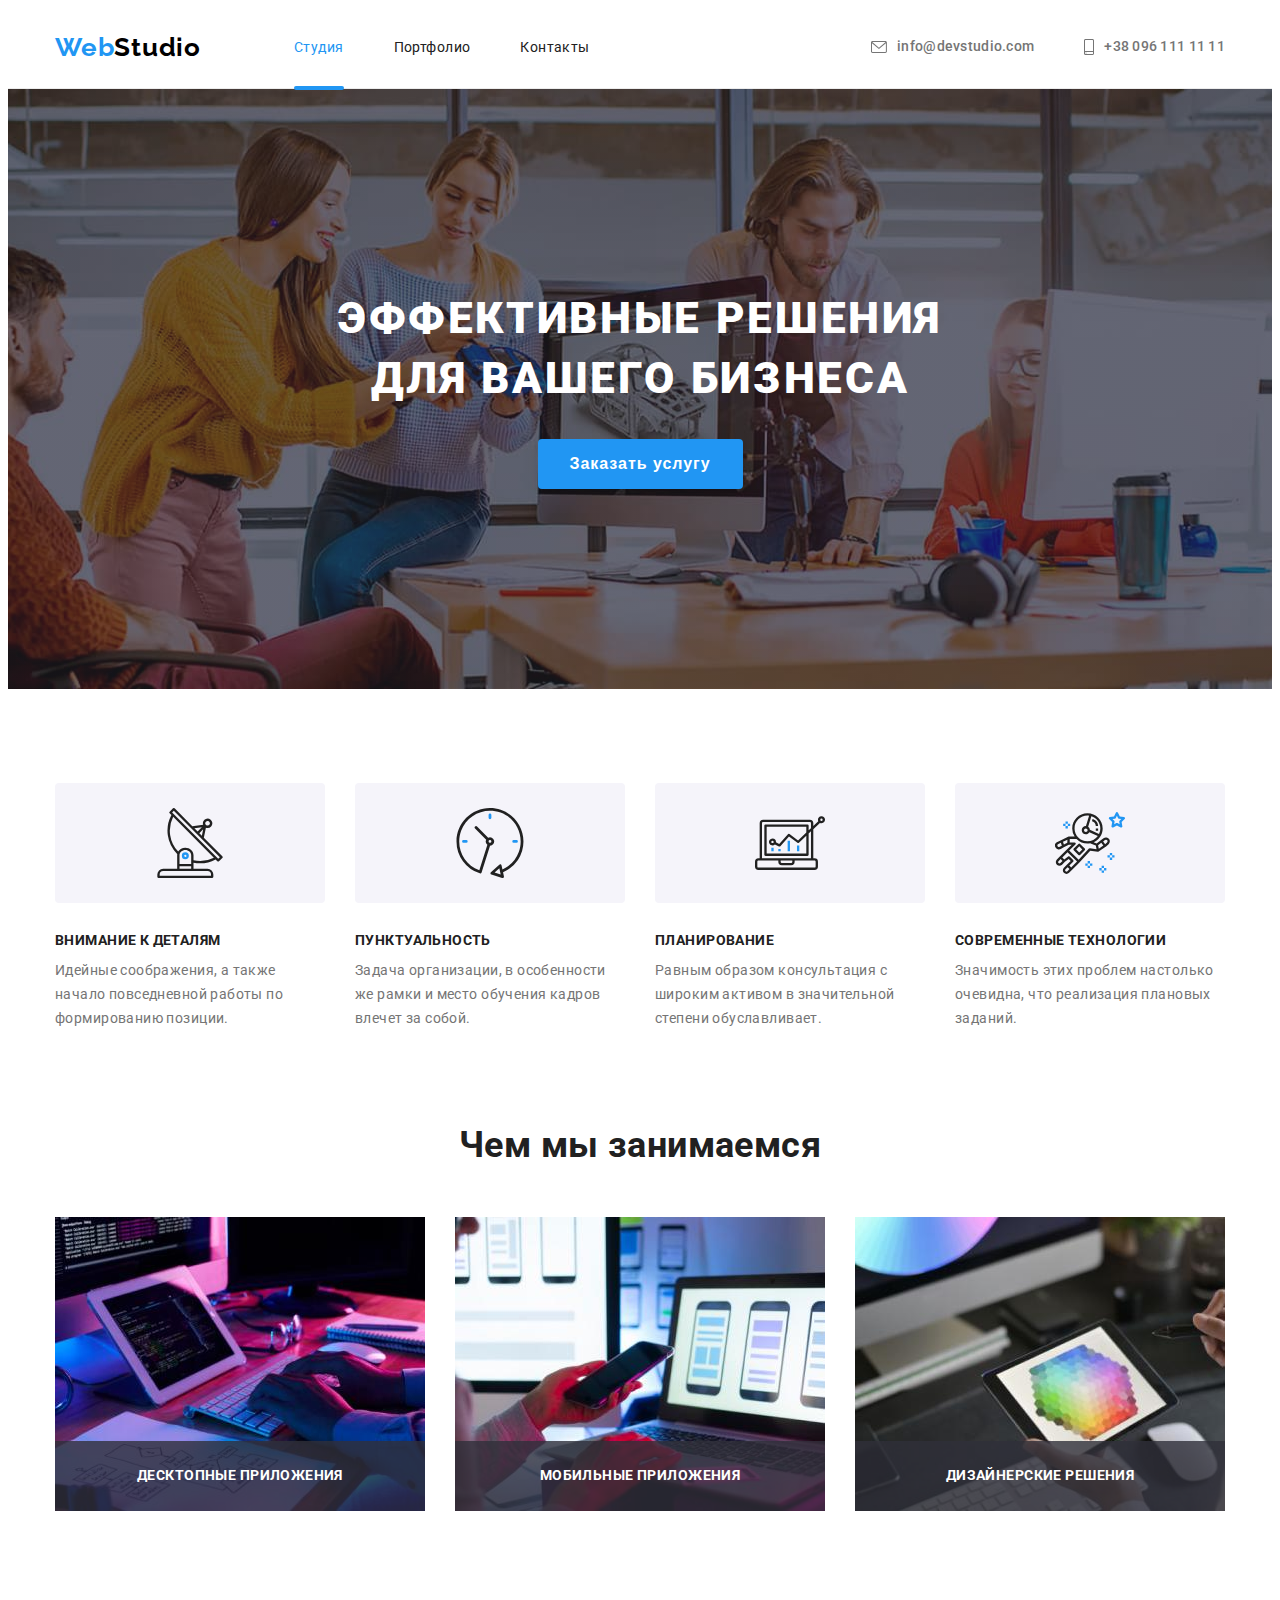
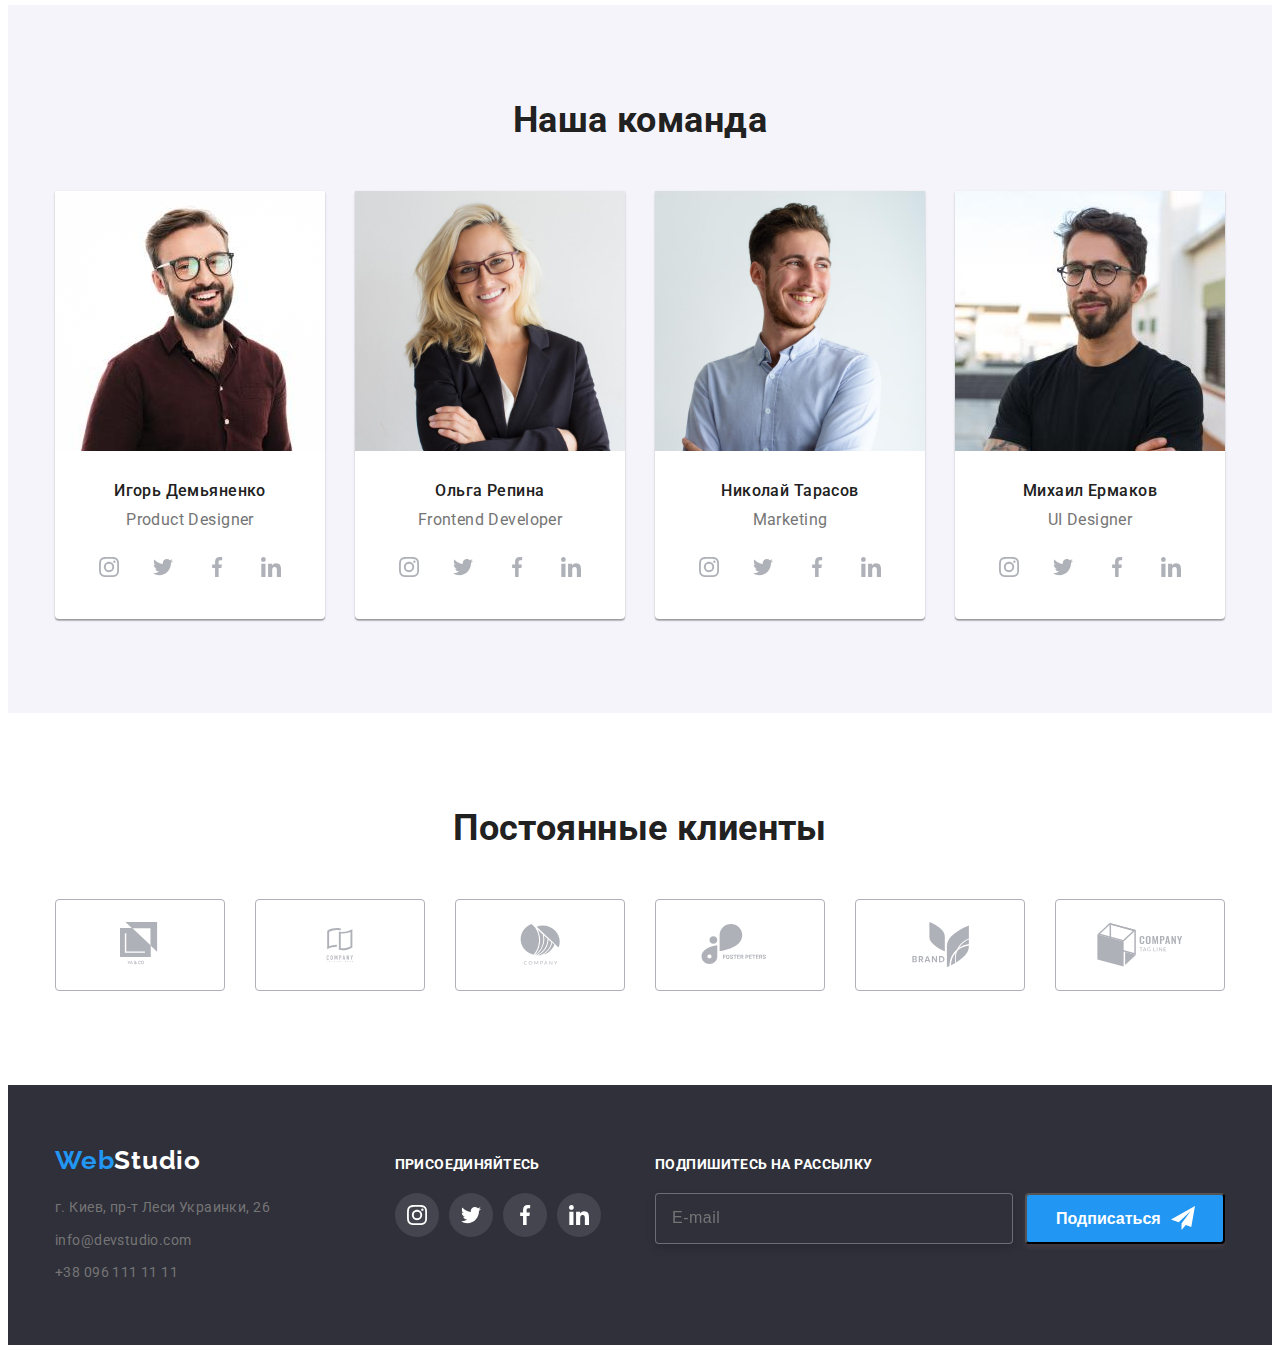
==== commit e0e5b9ac: "переходы" ====
--- a/index.html
+++ b/index.html
@@ -75,7 +75,7 @@
 
             <div class="form-field">
               <label class="form-label" for="tel">Телефон</label>
-              <svg width="18px" height="18" class="form-icons">
+              <svg width="18px" height="18px" class="form-icons">
                 <use href="./images/icons.svg#icon-icon-tel-form"></use>
               </svg>
               <input class="form-input" type="tel" name="tel" id="tel" pattern="[0-9]{10}" required>
@@ -83,7 +83,7 @@
 
             <div class="form-field">
               <label class="form-label" for="email">Почта</label>
-              <svg width="18" height="18" class="form-icons">
+              <svg width="18px" height="18px" class="form-icons">
                 <use href="./images/icons.svg#icon-icon-email-form"></use>
               </svg>
               <input class="form-input" type="email" name="email" id="email" required>
--- a/css/main.css
+++ b/css/main.css
@@ -317,17 +317,13 @@
 .form-field {
   position: relative;
   margin-bottom: 10px;
+  transition: fill 250ms cubic-bezier(0.4, 0, 0.2, 1);
 }
 
 .form-comment {
   margin-bottom: 20px;
 }
 
-/*
-.comment {
-  height: 120px;
-}
-*/
 .comment {
   resize: none;
 }
@@ -365,6 +361,7 @@
   display: block;
   width: 100%;
   height: 120px;
+  transition: border 250ms cubic-bezier(0.4, 0, 0.2, 1), border-radius 250ms cubic-bezier(0.4, 0, 0.2, 1);
 }
 
 .form-input {
@@ -374,6 +371,8 @@
   border: 1px solid rgba(33, 33, 33, 0.2);
   border-radius: 4px;
   padding-left: 42px;
+  transition: border 250ms cubic-bezier(0.4, 0, 0.2, 1), border-radius 250ms cubic-bezier(0.4, 0, 0.2, 1),
+    -webkit-text-fill-color 250ms cubic-bezier(0.4, 0, 0.2, 1), -webkit-box-shadow 250ms cubic-bezier(0.4, 0, 0.2, 1);
 }
 
 .form-input:-webkit-autofill,
@@ -384,13 +383,13 @@
 }
 
 .form-input:focus,
-.comment:focus{
-  outline-style:none;
+.comment:focus {
+  outline-style: none;
   border: 1px solid var(--accent-cl);
   border-radius: 4px;
 }
 
-.form-field:focus-within > .form-icons {
+.form-field:focus-within {
   fill: var(--accent-cl);
 }
 
@@ -406,7 +405,7 @@
   border-radius: 4px;
 }
 
-.checkbox-label{
+.checkbox-label {
   display: block;
   text-align: center;
 }
@@ -421,7 +420,7 @@
   margin-right: 8px;
 }
 
-.checkbox:checked + .checkbox-label::before{
+.checkbox:checked + .checkbox-label::before {
   background-image: url(/images/icon-vector-checkbox.svg);
   background-repeat: no-repeat;
   background-position: center;
@@ -431,8 +430,8 @@
   margin-right: 8px;
 }
 
-.agreement{
-  color:var(--accent-cl);
+.agreement {
+  color: var(--accent-cl);
 }
 
 .form > .button {
@@ -449,6 +448,7 @@
   background-color: var(--main-cl);
   border: 1px solid rgba(0, 0, 0, 0.1);
   border-radius: 50%;
+  transition: fill 250ms cubic-bezier(0.4, 0, 0.2, 1);
 }
 .btn-modal-close:hover,
 .btn-modal-close:focus {
@@ -540,7 +540,8 @@
   padding-top: 27px;
   padding-bottom: 27px;
 }
-#team {
+
+.team {
   background-color: var(--team-button-bg);
 }
 
@@ -640,7 +641,6 @@
   color: var(--main-cl);
 }
 
-/*убираем курсив в футе
 .address {
   font-style: inherit;
 }
@@ -669,6 +669,7 @@
   align-items: baseline;
   justify-content: space-between;
 }
+
 .link:hover,
 .link:focus {
   color: var(--accent-cl);
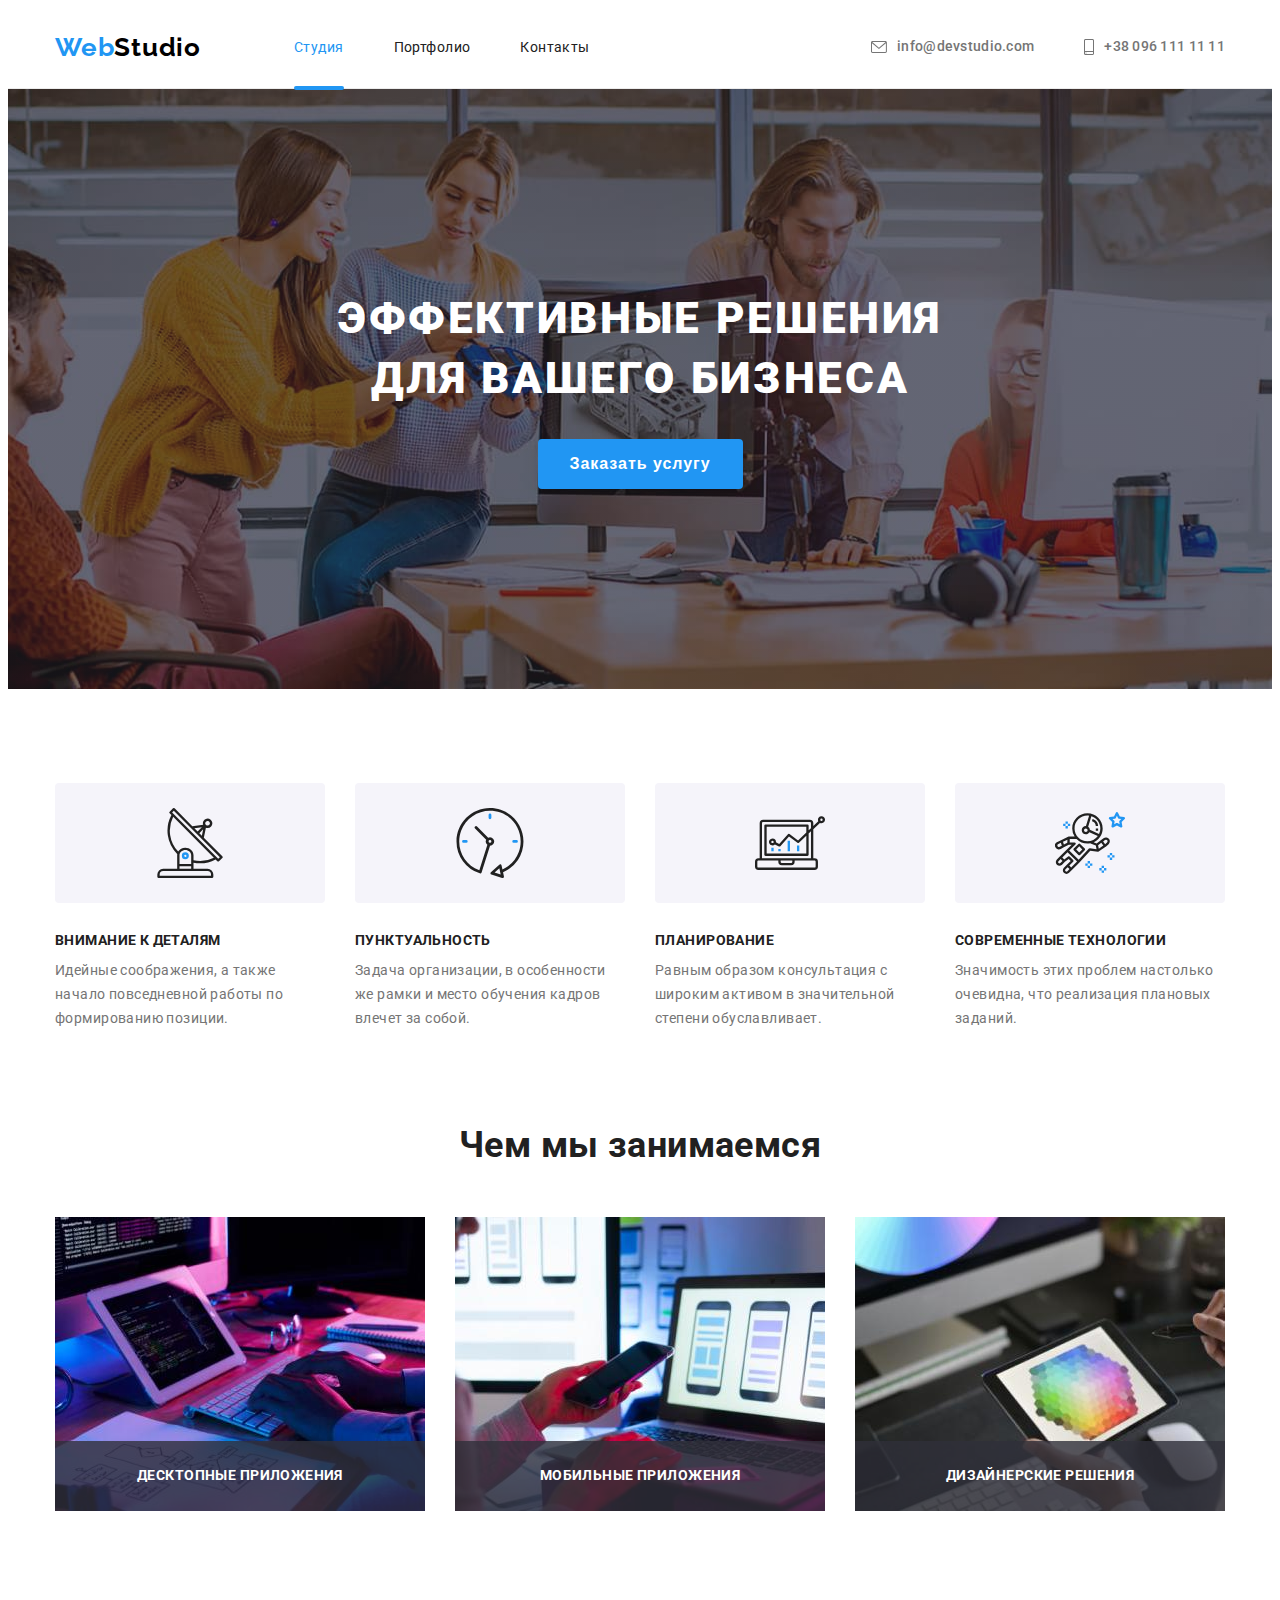
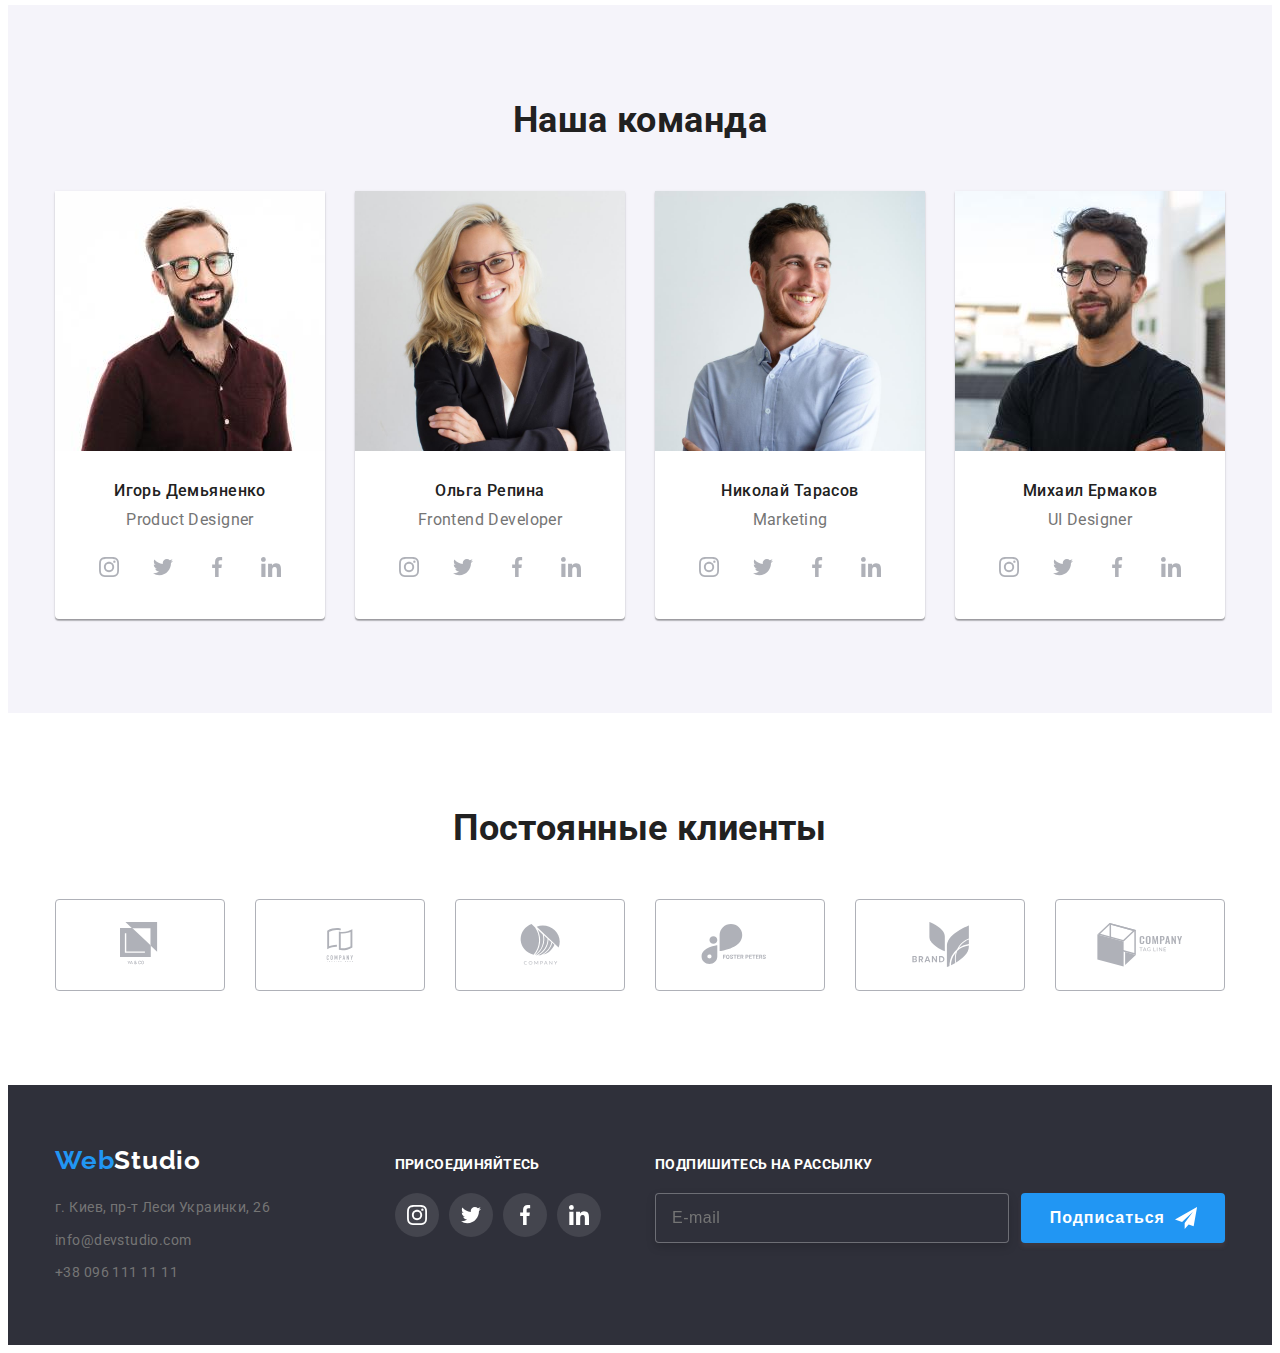
==== commit edee3f9a: "+" ====
--- a/index.html
+++ b/index.html
@@ -110,7 +110,7 @@
 
             <button class="button" type="submit">Отправить</button>
           </form>
-            <button class="btn-modal-close" data-modal-close>
+            <button class="button btn-modal-close" data-modal-close>
             <svg width="18px" height="18px" class="close-icon">
               <use href="./images/icons.svg#icon-modal-close"></use>
             </svg>
@@ -442,7 +442,7 @@
           <div class="box-input">
             <label for="mailling"></label>
             <input id="mailling" name="email-mailling" type="email" class="input-mailling"  placeholder="E-mail">
-            <button class="btn-mailling" type="submit">Подписаться
+            <button class="button btn-mailling" type="submit">Подписаться
               <svg  width="24px" height="24px" class="mailling-icon">
                 <use href="./images/icons.svg#icon-icon-telegram"></use>
               </svg> 
